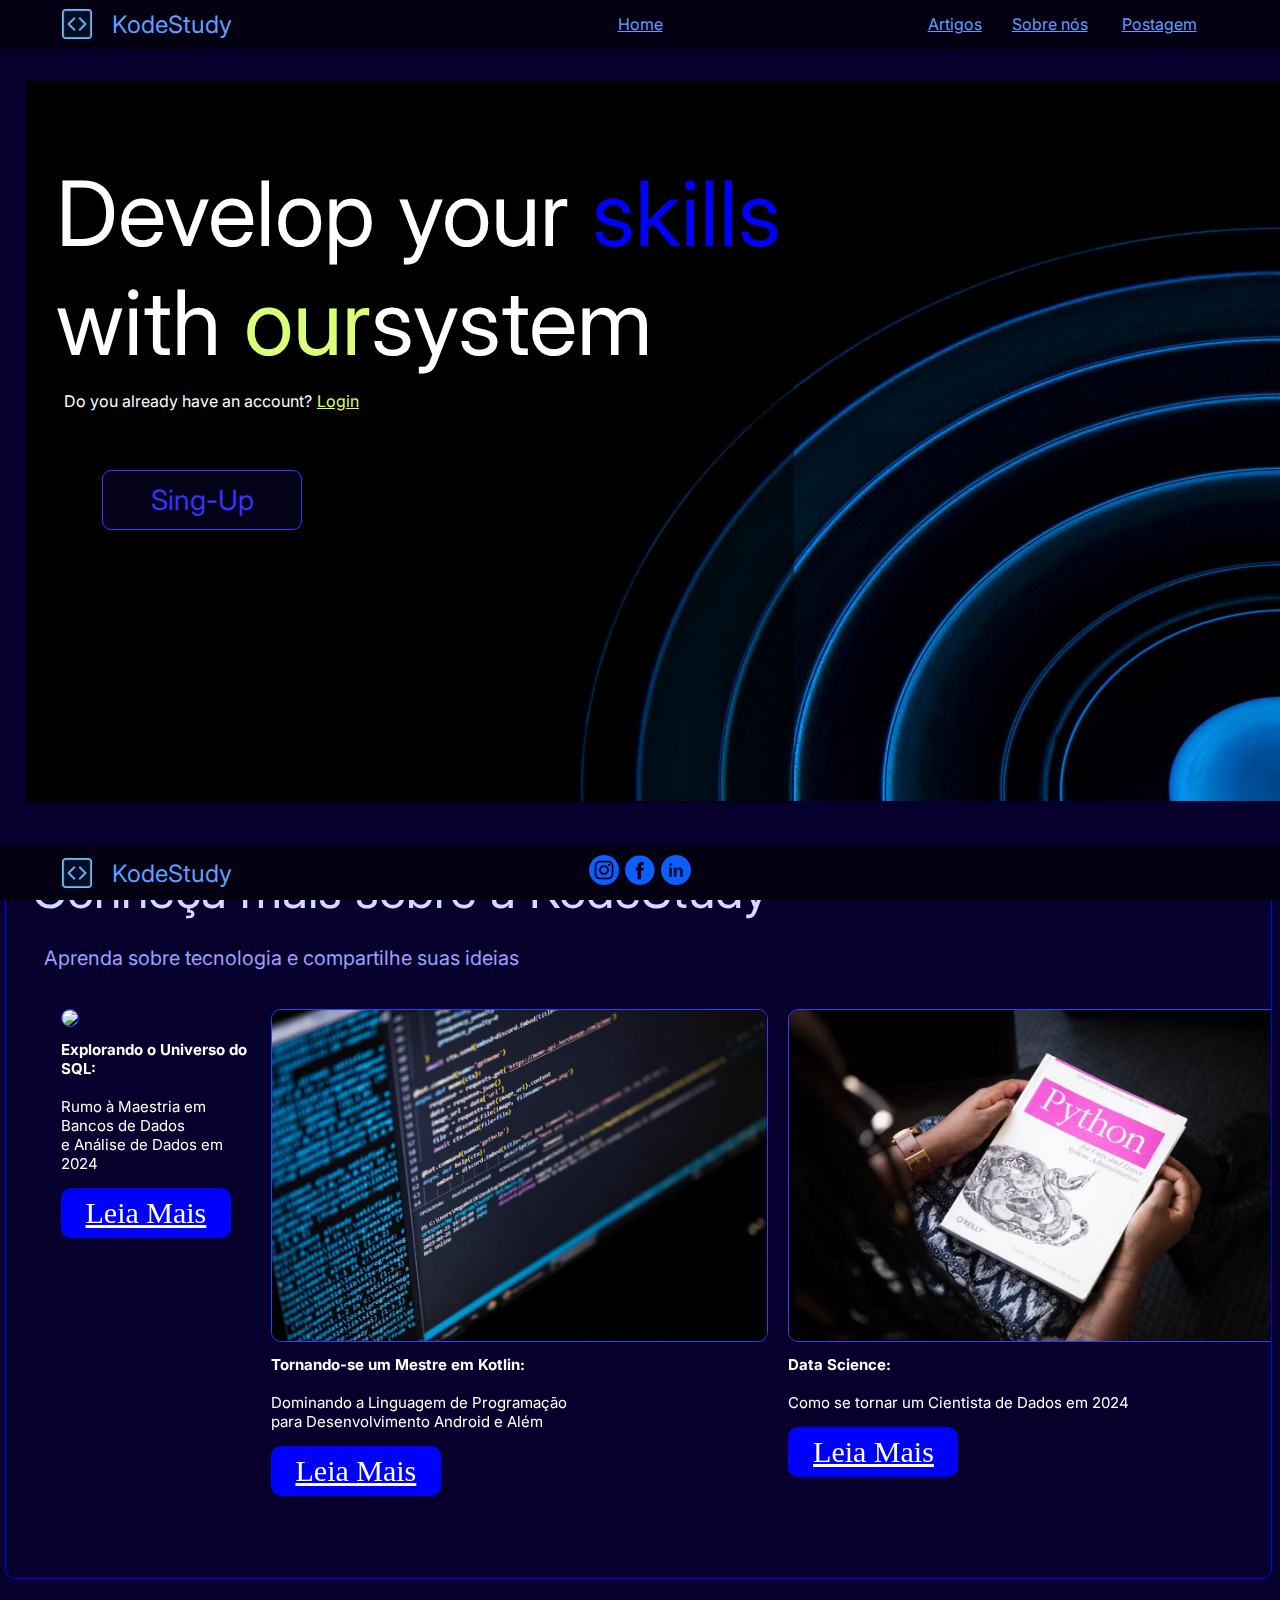
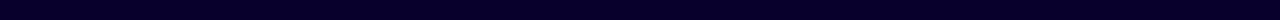
==== index.html @ 5d3e11b5 "Pagina de SQL" ====
<!DOCTYPE html>
<html lang="en">

<head>
    <meta charset="UTF-8">
    <link rel="preconnect" href="https://fonts.googleapis.com">
    <link rel="preconnect" href="https://fonts.gstatic.com" crossorigin>
    <link href="https://fonts.googleapis.com/css2?family=Inter:wght@100..900&display=swap" rel="stylesheet">
    <link href="main.css" rel="stylesheet" />
    <script src="script.js" defer></script>
    <title>Programming Students Article</title>
</head>

<body>
    <div class="tela">

        <!-- !Cabeçalho inicial com informações de inicio, pagina de artigos e sobre nós-->
        <div class="Cabecalho">
            <a href="index.html" class="Home">Home</a>
            <a href="#" class="Artigos" onclick="scrollDown()">Artigos</a>
            <a class="Sobre">Sobre n&oacute;s</a>
            <a href="postagem.html" class="Post">Postagem</a>
            <p class="Kode">KodeStudy</p>
            <img src="Imagens/image.png" class="Kodeimage">

        </div>

        <!-- !Imagem de fundo do bloco-->
        <img src="Imagens/imagemSom.png" class="imagemSom">

        <!-- !Bloco preto com a classe texto-->

        <div class="bloco">
            <!--!Texto do bloco, com sing up  e se a pessoa tem conta-->
            <div class="texto">
                <p class="white">Develop your <span class="blue">skills</span> <br> with <span
                        class="green">our</span>system</p>
                <button id="active-cadastro" class="SingUp2">Sing-Up</button>
                <p class="account">Do you already have an account? <button id="active-login"
                        class="green2">Login</button>
                </p>

            </div>
        </div>

        <!--*imagens no final da pagina para ver mais etc essa é a primeira que tem-->
        <div class="container">
            <p class="aprenda">Aprenda sobre tecnologia e compartilhe suas ideias</p>
            <p class="conheca">Conhe&ccedil;a mais sobre a KodeStudy</p>
            <div class="graficoscontainer">
                <img class="Graficos" src="Imagens/Graficos.png">
                <span class="text_graficos"><strong>Explorando o Universo do SQL:</strong> <br> Rumo à Maestria em Bancos de Dados <br> e Análise de Dados em 2024</span>
                <div class="bloco_graficos"><a href="ArtigoSQL.html" class="leiapython">Leia Mais</a></div>
            </div>

            <!--*imagens no final da pagina para ver mais etc essa é a segunda com imagem de um notebook e codigos-->

            <div class="codenotcontainer">
                <img class="codenot" src="Imagens/codenot.png">
                <span class="text_codenot"><strong>Tornando-se um Mestre em Kotlin:</strong> <br>Dominando a
                    Linguagem de Programação <br> para Desenvolvimento Android e Além</span>
                <div class="bloco_codenot"><a href="ArtigoKotlin.html" class="leiapython">Leia Mais</a></div>
            </div>

            <!--*imagens no final da pagina para ver mais etc essa é a terceira que tem com um livro de python-->

            <div class="livro_pythoncontainer">
                <img class="livro_python" src="Imagens/livro_python.png">
                <span class="text_livro_python"><strong>Data Science:</strong><br> Como se tornar um  Cientista de Dados em 2024</span>
                <div class="bloco_livro_python"><a href="ArtigoPython.html" class="leiapython">Leia Mais</a></div>
            </div>

        </div>
        <!--! Cabeçalho final com redes sociais-->

        <!--?começo pelo botão de login ?  -->
        <div class="container-popup" id="container-cadastro">
            <div class="popup">

                <form action="banco.php" method="post">
                    <div class="Buscar">
                        <h1>Sing-Up</h1>
                        <button id="inative" class="btn2"><i class='bx bx-x'></i></button>
                        <div class="test">
                            <input type="text" name="nome" placeholder="Nome" required>
                            <i class='bx bx-rename'></i>
                        </div>

                        <div class="test">
                            <input type="text" name="usuario" placeholder="Username" required>
                            <i class='bx bxs-user-account'></i>
                        </div>

                        <div class="test">
                            <input type="text" name="email" placeholder="E-mail" required>
                            <i class='bx bxs-envelope'></i>
                        </div>

                        <div class="test">
                            <input type="password" name="senha" placeholder="Password" required>
                            <i class='bx bxs-lock-alt'></i>
                        </div>

                        <input type="submit" class="btn" value="Sing-Up">
                        <div class="register-link">
                            <p>Do you have an account?
                                <a href="#" id="link-login">Login</a>
                            </p>
                        </div>
                    </div>
                </form>
            </div>
        </div>



        <div class="container-popup" id="container-login">
            <div class="popup">


                <form action="login.php" method="post">
                    <div class="Buscar">
                        <button id="inative" class="btn2"><i class='bx bx-x'></i></button>

                        <h1>Login</h1>
                        <div class="test">
                            <input type="text" id="username" name="username" placeholder="Username" required><br>
                            <i class='bx bxs-user-account'></i>
                        </div>
                        <div class="test">
                            <input type="password" id="senha" name="senha" placeholder="Password" required><br>
                            <i class='bx bxs-lock-alt'></i>
                        </div>
                        <div class="remember-forgot">
                            <label for=""><input type="checkbox">Remember me</label>
                            <a href="#">Forgot password?</a>
                        </div>

                        <button type="submit" class="btn">Login</button>
                        <div class="register-link">
                            <p>Don't have an account?
                                <a href="#" id="link-cadastre-se">Sing-Up</a>
                            </p>
                        </div>

                    </div>
                </form>

            </div>
        </div>




        <div class="FinalCabecalho">
            <img src="Imagens/Instagram.png" class="instagram">
            <img src="Imagens/Linkedin.png" class="linkedin">
            <img src="Imagens/Facebook.png" class="Facebook">
            <img src="Imagens/image.png" class="Kodeimage2">
            <p class="Kode2">KodeStudy</p>
        </div>
    </div>
    <script>
        function scrollDown() {
            window.scrollTo({
                top: document.body.scrollHeight,
                behavior: 'smooth'
            });
        }
    </script>

</body>

</html>
---- main.css ----
* {
  margin: 0px;
  padding: 0px;
  box-sizing: border-box;
}

body {
  margin: 0px;
  font-size: 14px;
  font-family: "poppins", sans-serif;
}


@media (min-width: 768px) {

  .tela {
    width: 100%;
    height: 180vh;
    background: rgba(8, 0, 44, 1);
    opacity: 1;
    position: relative;
    overflow: hidden;
    padding: 0;
  }

  .Cabecalho {
    background: #030011;
    width: 100%;
    max-height: 55px;
    height: 3%;
    position: relative;
    display: flex;
  }

  .Home {
    color: rgba(95, 159, 255, 1);
    position: absolute;
    top: 50%;
    left: 50%;
    font-family: Inter;
    opacity: 1;
    text-align: left;
    cursor: pointer;
    text-decoration: underline;
    transform: translate(-50%, -50%);
  }

}
.Home:hover {
  color: rgba(54, 50, 255, 1);
  font-weight: bold;
}

@media (min-width: 60px) {
  .Home {
    font-size: 1rem;
  }

  .Artigos {
    color: rgba(95, 159, 255, 1);
    position: absolute;
    top: 50%;
    left: 75%;
    font-family: Inter;
    font-size: 1rem;
    cursor: pointer;
    text-decoration: underline;
    transform: translate(-60%, -50%);
  }

  .Artigos:hover {
    color: rgba(54, 50, 255, 1);
    font-weight: bold;
  }

  .Sobre {
    color: rgba(95, 159, 255, 1);
    position: absolute;
    top: 50%;
    left: 82%;
    font-family: Inter;
    font-size: 1rem;
    cursor: pointer;
    text-decoration: underline;
    transform: translate(-50%, -50%);
    margin-right:20px;
  }

  .Sobre:hover {
    color: rgba(54, 50, 255, 1);
    font-weight: bold;
  }

  .Post {
    color: rgba(95, 159, 255, 1);
    position: absolute;
    top: 50%;
    left: 89%;
    font-family: Inter;
    font-size: 1rem;
    cursor: pointer;
    text-decoration: underline;
    transform: translate(-50%, -50%);
    margin-left:20px;
  }

  .Post:hover {
    color: rgba(54, 50, 255, 1);
    font-weight: bold;
  }
}

@media screen and (min-height: 60px) {
  .Sobre {
    font-size: 1rem;
  }

  .Kode {
    color: rgba(95, 159, 255, 1);
    position: absolute;
    top: 50%;
    left: 12%;
    font-family: Inter;
    font-size: 1.5rem;
    opacity: 1;
    text-align: left;
    cursor: pointer;
    transform: translate(-35%, -50%);
  }

  .Kodeimage {
    width: 30px;
    position: absolute;
    top: 50%;
    left: 6%;
    opacity: 1;
    transform: translate(-50%, -50%);
  }
}

@media screen and (max-height: 200px) {
  .Kode,
  .Kodeimage {
    font-size: 1rem;
    width: 10px;
  }
}

.SingUp2 {
  width: 231px;
  height: 60px;
  background: rgba(32, 18, 191, 0.11999999731779099);
  opacity: 1;
  position: absolute;
  top: 30%;
  left: 6%;
  border: 1px solid rgba(59, 55, 255, 1);
  border-radius: 9px;
  color: rgba(54, 50, 255, 1);
  font-family: Inter;
  font-size: 28px;
  display: flex;
  justify-content: center;
  align-items: center;
  cursor: pointer;
  max-width: 200px;
}

.SingUp2:hover {
  color: rgb(28, 26, 179);
  font-weight: bold;
}

.container {
  display: flex; /* Permite que os elementos sejam distribuídos em várias linhas */
  
  width: 99%;
  max-width: 2000px;
  height: 80vh;
  padding: 10px;
  top: 53%;
  border-radius: 10px;
  opacity: 1;
  position: absolute;
  overflow: hidden;
  border: blue 1px solid;
  margin-bottom: 10px;
  margin-left: 5px;
}

.graficoscontainer, .codenotcontainer, .livro_pythoncontainer {
  float: left;
  left: 2%;
  top: 20%;
  margin-bottom: 20px;
  position: relative;
  z-index: 1;
  margin-left: 20px;
}

.Graficos, .codenot, .livro_python {
  width: 100%;
  
  height:auto; 
  border: 1px solid rgba(59, 55, 255, 1);
  border-radius: 10px;
  background: rgba(32, 18, 191, 0.11999999731779099); 
  opacity: 1; 
  position: relative; 
  overflow: hidden; 
  max-width: 100%;
  width: 70vw;
}

.text_graficos, .text_codenot, .text_livro_python {
  font-family: Inter;
  font-size: 15px; 
  color: rgba(255, 255, 255, 1);
  display: flex;
  flex-direction: column; 
  margin-top: 10px; 
  word-wrap: break-word;
}

.bloco_graficos, .bloco_codenot, .bloco_livro_python {
  border-radius: 10px;
  display: flex; 
  text-align: center;
  justify-content: center;
  align-items: center;
  cursor: pointer;
  overflow: hidden; 
  color: white;
  width: 170px;
  height: 50px;
  background: blue;
  opacity: 1;
  position: relative; 
  margin-right: 20px; 
  margin-bottom: 20px;
  top: 15px;

  /*TEXT Leia Mais*/
  font-family:  Calibri;
  font-size: 30px;
}



.bloco_graficos:hover, .bloco_codenot:hover, .bloco_livro_python:hover {
  border-radius: 20px;
  background: rgba(32, 18, 191, 0.11999999731779099);
}


.bloco {
  background: rgba(0, 0, 0, 0.5);
  width: 60%;
  height: 79.5vh; 
  position: absolute;
  top: 5.4%;
  left: 2%; 
  overflow: hidden;
}

.texto {
  max-width: 100%;
  height: 1036px;
  opacity: 1;
  position: relative;
  top: 10%;
  left: 4%;
  overflow: hidden;
}

.white {
  color: white;
  font-family: Inter;
  font-weight: Semi Bold;
  font-size: 90px;
  max-width: 800px;
  opacity: 1;
  white-space: nowrap; 
  overflow: hidden; 
  text-overflow: ellipsis;
}

.blue {
  color: blue;
}

.green {
  color: #DCFF78;
}

.imagemSom {
  width: 100%;
  height: 80vh; 
  opacity: 1;
  position: absolute;
  top: 5%;
  left: 2%;
}

.account {
  color: white;
  position: absolute;
  top: 22.4%;
  left: 1%;
  font-family: Inter;
  text-align: left;
  font-size: 16px;
}

.green2 {
  color: #DCFF78;
  font-family: Inter;
  font-size: 16px;
  text-decoration: underline;
  cursor: pointer;
  background: none;
  border: none;
  top: 0%;
  left: 102%;
  position: absolute;
}

.green2:hover {
  color: rgba(54, 50, 255, 1);

}

@media (min-width: 60px) {

  .FinalCabecalho {
    background: #030011;
    height: 6vh;
    display: flex;
    align-items: center;
    justify-content: space-between;
    width: 100%;
    position: fixed;
    bottom: 0;
    padding: 0 20px;
    margin-top: 10px;
  }


  .Kode2 {
    color: rgba(95, 159, 255, 1);
    position: absolute;
    top: 50%;
    left: 12%;
    font-family: Inter;
    font-size: 1.5rem;
    opacity: 1;
    text-align: left;
    cursor: pointer;
    transform: translate(-35%, -50%);
  }

  .Kodeimage2 {
    width: 30px;
    position: absolute;
    top: 50%;
    left: 6%;
    opacity: 1;
    transform: translate(-50%, -50%);
  }

  .instagram {
    width: 30px;
    height: 30px;
    opacity: 1;
    position: absolute;
    top: 50%;
    left: calc(50% - 45px);
    cursor: pointer;
    transform: translateX(-20%) translateY(-60%);
  }

  .linkedin {
    width: 30px;
    height: 30px;
    opacity: 1;
    position: absolute;
    top: 50%;
    left: 50%;
    margin-left: 15px;
    transform: translateX(20%) translateY(-60%);
    cursor: pointer;
  }

  .Facebook {
    width: 30px;
    height: 30px;
    opacity: 1;
    position: absolute;
    top: 50%;
    left: 50%;
    margin: 0px;
    transform: translateX(-50%) translateY(-60%);
    cursor: pointer;
  }
}

.conheca {
  color: #D7D9FF;
  font-family: inter;
  top: 0%;
  left: 2%;
  font-size: 50px;
  position: absolute;
  opacity: 1;
}

.aprenda {
  color: #9ca1ff;
  font-family: Inter;
  top: 12%;
  left: 3%;
  font-size: 20px;
  position: absolute;
  opacity: 1;
}



.container-popup {
  position: fixed;
  top: 0;
  left: 0;
  right: 0;
  bottom: 0;
  display: none;
  align-items: center;
  justify-content: center;
}

.container-popup.active {
  display: flex;
}

.popup {
  background-color: rgb(255, 255, 255);
  border-radius: 10px;
  position: relative;
  width: 500px;
  height: 300px;
  display: flex;
  justify-content: center;
  align-items: center;
  margin: 30px 0;
  background-color: transparent;
  color: #fff;
}

.popup button {

  font: 2.5rem;
  top: 10px;
  right: 10px;
}

.green2Login {
  color: #DCFF78;
  font-family: Inter;
  font-size: 16px;
  text-decoration: underline;
  cursor: pointer;
  background: none;
  border: none;
  top: 27.7%;
  left: 18%;
  position: absolute;
}

.green2Login:hover {
  color: rgba(54, 50, 255, 1);

}

.container-popupLogin {
  position: fixed;
  top: 0;
  left: 0;
  right: 0;
  bottom: 0;
  display: none;
  align-items: center;
  justify-content: center;
}

.container-popupLogin.active {
  display: flex;
}

.popupLogin {
  background-color: rgb(255, 255, 255);
  border-radius: 10px;
  position: relative;
  width: 500px;
  height: 300px;

}

.popupLogin button {

  color: blueviolet;
  font: 2.5rem;
  top: 10px;
  right: 10px;
}

.test {
  display: flex;
  justify-content: center;
  align-items: center;
  position: relative;
  width: 100%;
  height: 50px;
  margin: 20px 0;

}

.test input {
  width: 100%;
  height: 100%;
  background: transparent;
  border: none;
  outline: none;
  border: 2px solid rgba(255, 255, 255, .2);
  border-radius: 40px;
  font-size: 16px;
  color: #fff;
  padding: 20px 45px 20px 20px;
}

.test input::placeholder {
  color: #fff;
}

.test i {
  position: absolute;
  right: 20px;
  top: 50%;
  transform: translateY(-50%);
  font-size: 20px;
}

.Buscar {
  width: 420px;
  background-color: transparent;
  color: #fff;
  border-radius: 10px;
  padding: 30px 40px;
  border: 2px solid rgba(255, 255, 255, .2);
  backdrop-filter: blur(20px);
  box-shadow: 0 0 10px rgba(0, 0, 0, .2);
}

.Buscar h1 {
  font-size: 36px;
  text-align: center;

}

.Buscar .remember-forgot {
  display: flex;
  justify-content: space-between;
  font-size: 14.5px;
  margin: -15px 0 15px;
}

.remember-forgot label input {
  accent-color: #fff;
  margin-right: 3px;
}

.remember-forgot a {
  color: rgba(54, 50, 255, 1);
  text-decoration: none;
}

.remember-forgot a:hover {
  text-decoration: underline;
}

.Buscar .btn {
  width: 100%;
  height: 45px;
  background: #fff;
  border: none;
  outline: none;
  border-radius: 40px;
  box-shadow: 0 0 10px rgba(0, 0, 0, .1);
  cursor: pointer;
  font-size: 16px;
  color: #333;
  font-weight: 600;
}

.btn:hover {
  background: rgba(54, 50, 255, 1);
  color: white;
}

.Buscar .register-link {
  font-size: 14px;
  text-align: center;
  margin-top: 20px;
}

.register-link p a {
  color: rgba(54, 50, 255, 1);
  cursor: pointer;
  text-decoration: none;
  font-weight: 600;
}

.register-link p a:hover {
  text-decoration: underline;
}

 .btn2{
  border: none;
  outline: none;
  color: red;
  position: relative;
  cursor: pointer;
  position: fixed;
  top: 1;
  left: 20;
  font-size: 36px;
  background: transparent;
}

.leiapython {
  color: white;
  display: inline-block;
}
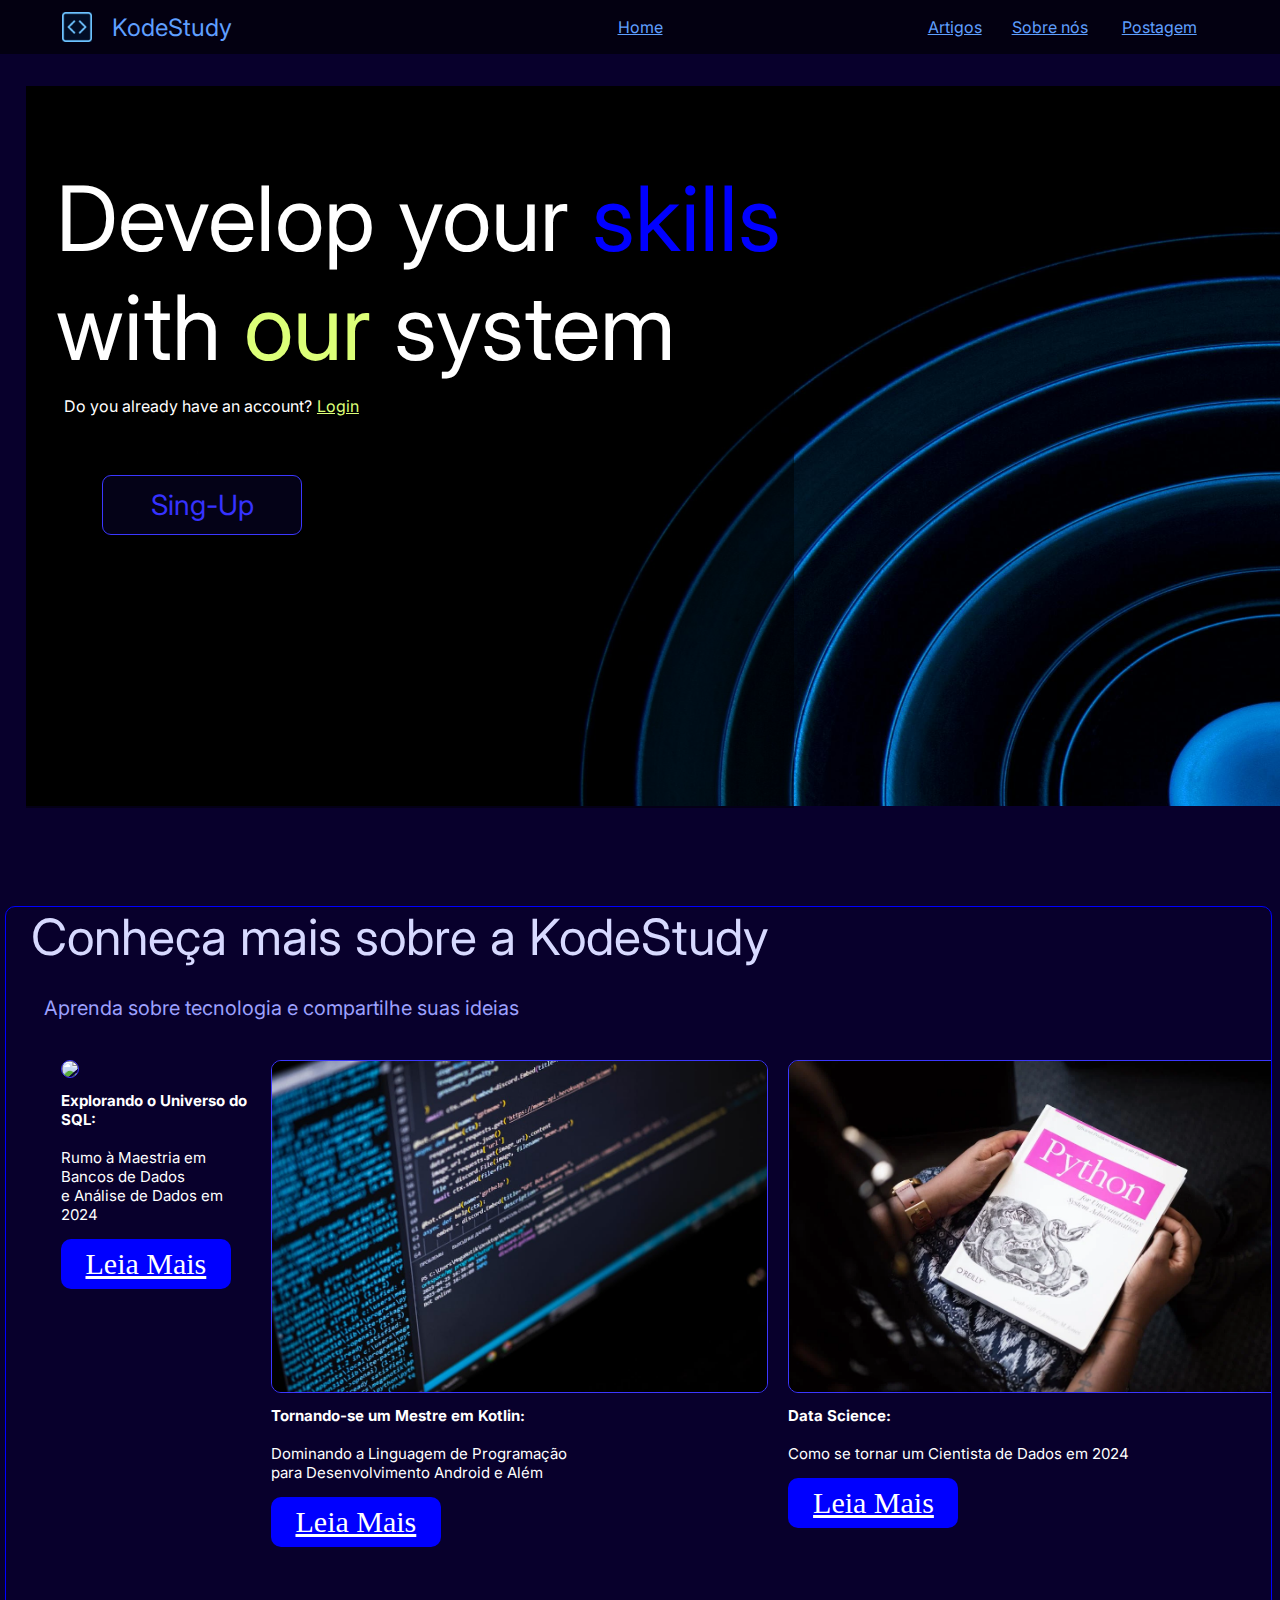
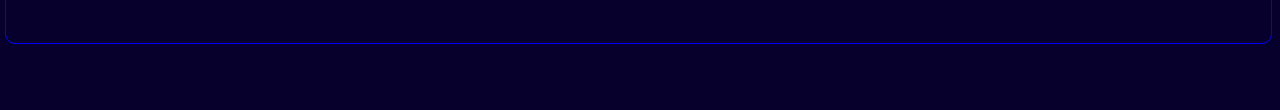
==== commit 015587d9: "Add files via upload" ====
--- a/index.html
+++ b/index.html
@@ -18,7 +18,7 @@
         <div class="Cabecalho">
             <a href="index.html" class="Home">Home</a>
             <a href="#" class="Artigos" onclick="scrollDown()">Artigos</a>
-            <a class="Sobre">Sobre n&oacute;s</a>
+            <a href="AboutUs.html" class="Sobre">Sobre n&oacute;s</a>
             <a href="postagem.html" class="Post">Postagem</a>
             <p class="Kode">KodeStudy</p>
             <img src="Imagens/image.png" class="Kodeimage">
@@ -34,7 +34,7 @@
             <!--!Texto do bloco, com sing up  e se a pessoa tem conta-->
             <div class="texto">
                 <p class="white">Develop your <span class="blue">skills</span> <br> with <span
-                        class="green">our</span>system</p>
+                        class="green">our </span>system</p>
                 <button id="active-cadastro" class="SingUp2">Sing-Up</button>
                 <p class="account">Do you already have an account? <button id="active-login"
                         class="green2">Login</button>
@@ -152,13 +152,6 @@
 
 
 
-        <div class="FinalCabecalho">
-            <img src="Imagens/Instagram.png" class="instagram">
-            <img src="Imagens/Linkedin.png" class="linkedin">
-            <img src="Imagens/Facebook.png" class="Facebook">
-            <img src="Imagens/image.png" class="Kodeimage2">
-            <p class="Kode2">KodeStudy</p>
-        </div>
     </div>
     <script>
         function scrollDown() {
--- a/main.css
+++ b/main.css
@@ -8,6 +8,7 @@
   margin: 0px;
   font-size: 14px;
   font-family: "poppins", sans-serif;
+  
 }
 
 
@@ -15,24 +16,30 @@
 
   .tela {
     width: 100%;
-    height: 180vh;
+    height: 190vh;
     background: rgba(8, 0, 44, 1);
     opacity: 1;
     position: relative;
     overflow: hidden;
     padding: 0;
   }
+}
 
   .Cabecalho {
     background: #030011;
     width: 100%;
     max-height: 55px;
-    height: 3%;
-    position: relative;
+    height: 6vh;
+    position: fixed;
+    top: 0;
+    z-index: 9999;
     display: flex;
-  }
-
-  .Home {
+}
+
+
+
+
+.Home {
     color: rgba(95, 159, 255, 1);
     position: absolute;
     top: 50%;
@@ -43,109 +50,116 @@
     cursor: pointer;
     text-decoration: underline;
     transform: translate(-50%, -50%);
-  }
-
-}
+}
+
 .Home:hover {
-  color: rgba(54, 50, 255, 1);
-  font-weight: bold;
-}
-
-@media (min-width: 60px) {
-  .Home {
-    font-size: 1rem;
-  }
-
-  .Artigos {
-    color: rgba(95, 159, 255, 1);
-    position: absolute;
-    top: 50%;
-    left: 75%;
-    font-family: Inter;
-    font-size: 1rem;
-    cursor: pointer;
-    text-decoration: underline;
-    transform: translate(-60%, -50%);
-  }
-
-  .Artigos:hover {
     color: rgba(54, 50, 255, 1);
     font-weight: bold;
-  }
-
-  .Sobre {
-    color: rgba(95, 159, 255, 1);
-    position: absolute;
-    top: 50%;
-    left: 82%;
-    font-family: Inter;
-    font-size: 1rem;
-    cursor: pointer;
-    text-decoration: underline;
-    transform: translate(-50%, -50%);
-    margin-right:20px;
-  }
-
-  .Sobre:hover {
-    color: rgba(54, 50, 255, 1);
-    font-weight: bold;
-  }
-
-  .Post {
-    color: rgba(95, 159, 255, 1);
-    position: absolute;
-    top: 50%;
-    left: 89%;
-    font-family: Inter;
-    font-size: 1rem;
-    cursor: pointer;
-    text-decoration: underline;
-    transform: translate(-50%, -50%);
-    margin-left:20px;
-  }
-
-  .Post:hover {
-    color: rgba(54, 50, 255, 1);
-    font-weight: bold;
-  }
+}
+
+@media (min-width: 60px) {
+    .Home {
+        font-size: 1rem;
+    }
+
+    .Artigos {
+        color: rgba(95, 159, 255, 1);
+        position: absolute;
+        top: 50%;
+        left: 75%;
+        font-family: Inter;
+        font-size: 1rem;
+        cursor: pointer;
+        text-decoration: underline;
+        transform: translate(-60%, -50%);
+    }
+
+    .Artigos:hover {
+        color: rgba(54, 50, 255, 1);
+        font-weight: bold;
+    }
+
+    .Sobre {
+        color: rgba(95, 159, 255, 1);
+        position: absolute;
+        top: 50%;
+        left: 82%;
+        font-family: Inter;
+        font-size: 1.5rem;
+        cursor: pointer;
+        text-decoration: underline;
+        transform: translate(-50%, -50%);
+    }
+
+    .Sobre:hover {
+        color: rgba(54, 50, 255, 1);
+        font-weight: bold;
+    }
+
+    .Post {
+        color: rgba(95, 159, 255, 1);
+        position: absolute;
+        top: 50%;
+        left: 89%;
+        font-family: Inter;
+        font-size: 1rem;
+        cursor: pointer;
+        text-decoration: underline;
+        transform: translate(-50%, -50%);
+        margin-left: 20px;
+    }
+
+    .Post:hover {
+        color: rgba(54, 50, 255, 1);
+        font-weight: bold;
+    }
 }
 
 @media screen and (min-height: 60px) {
-  .Sobre {
-    font-size: 1rem;
-  }
-
-  .Kode {
-    color: rgba(95, 159, 255, 1);
-    position: absolute;
-    top: 50%;
-    left: 12%;
-    font-family: Inter;
-    font-size: 1.5rem;
-    opacity: 1;
-    text-align: left;
-    cursor: pointer;
-    transform: translate(-35%, -50%);
-  }
-
-  .Kodeimage {
-    width: 30px;
-    position: absolute;
-    top: 50%;
-    left: 6%;
-    opacity: 1;
-    transform: translate(-50%, -50%);
-  }
+    .Sobre {
+        font-size: 1rem;
+    }
+
+    .Kode {
+        color: rgba(95, 159, 255, 1);
+        position: absolute;
+        top: 50%;
+        left: 12%;
+        font-family: Inter;
+        font-size: 1.5rem;
+        opacity: 1;
+        text-align: left;
+        cursor: pointer;
+        transform: translate(-35%, -50%);
+    }
+
+    .Kodeimage {
+        width: 30px;
+        position: absolute;
+        top: 50%;
+        left: 6%;
+        opacity: 1;
+        transform: translate(-50%, -50%);
+    }
 }
 
 @media screen and (max-height: 200px) {
-  .Kode,
-  .Kodeimage {
-    font-size: 1rem;
-    width: 10px;
-  }
-}
-
+
+    .Kode,
+    .Kodeimage {
+        font-size: 1rem;
+        width: 10px;
+    }
+}
+
+
+
+@media (max-width: 768px) {
+
+    .Cabecalho {
+        display: none;
+    }
+}
 .SingUp2 {
   width: 231px;
   height: 60px;
@@ -170,13 +184,11 @@
   color: rgb(28, 26, 179);
   font-weight: bold;
 }
-
 .container {
   display: flex; /* Permite que os elementos sejam distribuídos em várias linhas */
-  
   width: 99%;
   max-width: 2000px;
-  height: 80vh;
+  height: 82vh;
   padding: 10px;
   top: 53%;
   border-radius: 10px;
@@ -339,13 +351,13 @@
     align-items: center;
     justify-content: space-between;
     width: 100%;
-    position: fixed;
+    position: absolute;
     bottom: 0;
     padding: 0 20px;
     margin-top: 10px;
-  }
-
-
+    top: 1370px;
+  }
+  
   .Kode2 {
     color: rgba(95, 159, 255, 1);
     position: absolute;
@@ -401,6 +413,18 @@
     margin: 0px;
     transform: translateX(-50%) translateY(-60%);
     cursor: pointer;
+  }
+}
+
+@media (max-width: 1252px) {
+  .FinalCabecalho {
+  top: 1200px;
+  }
+}
+
+@media (max-width: 1252px) {
+  .FinalCabecalho {
+  top: 1250px;
   }
 }
 
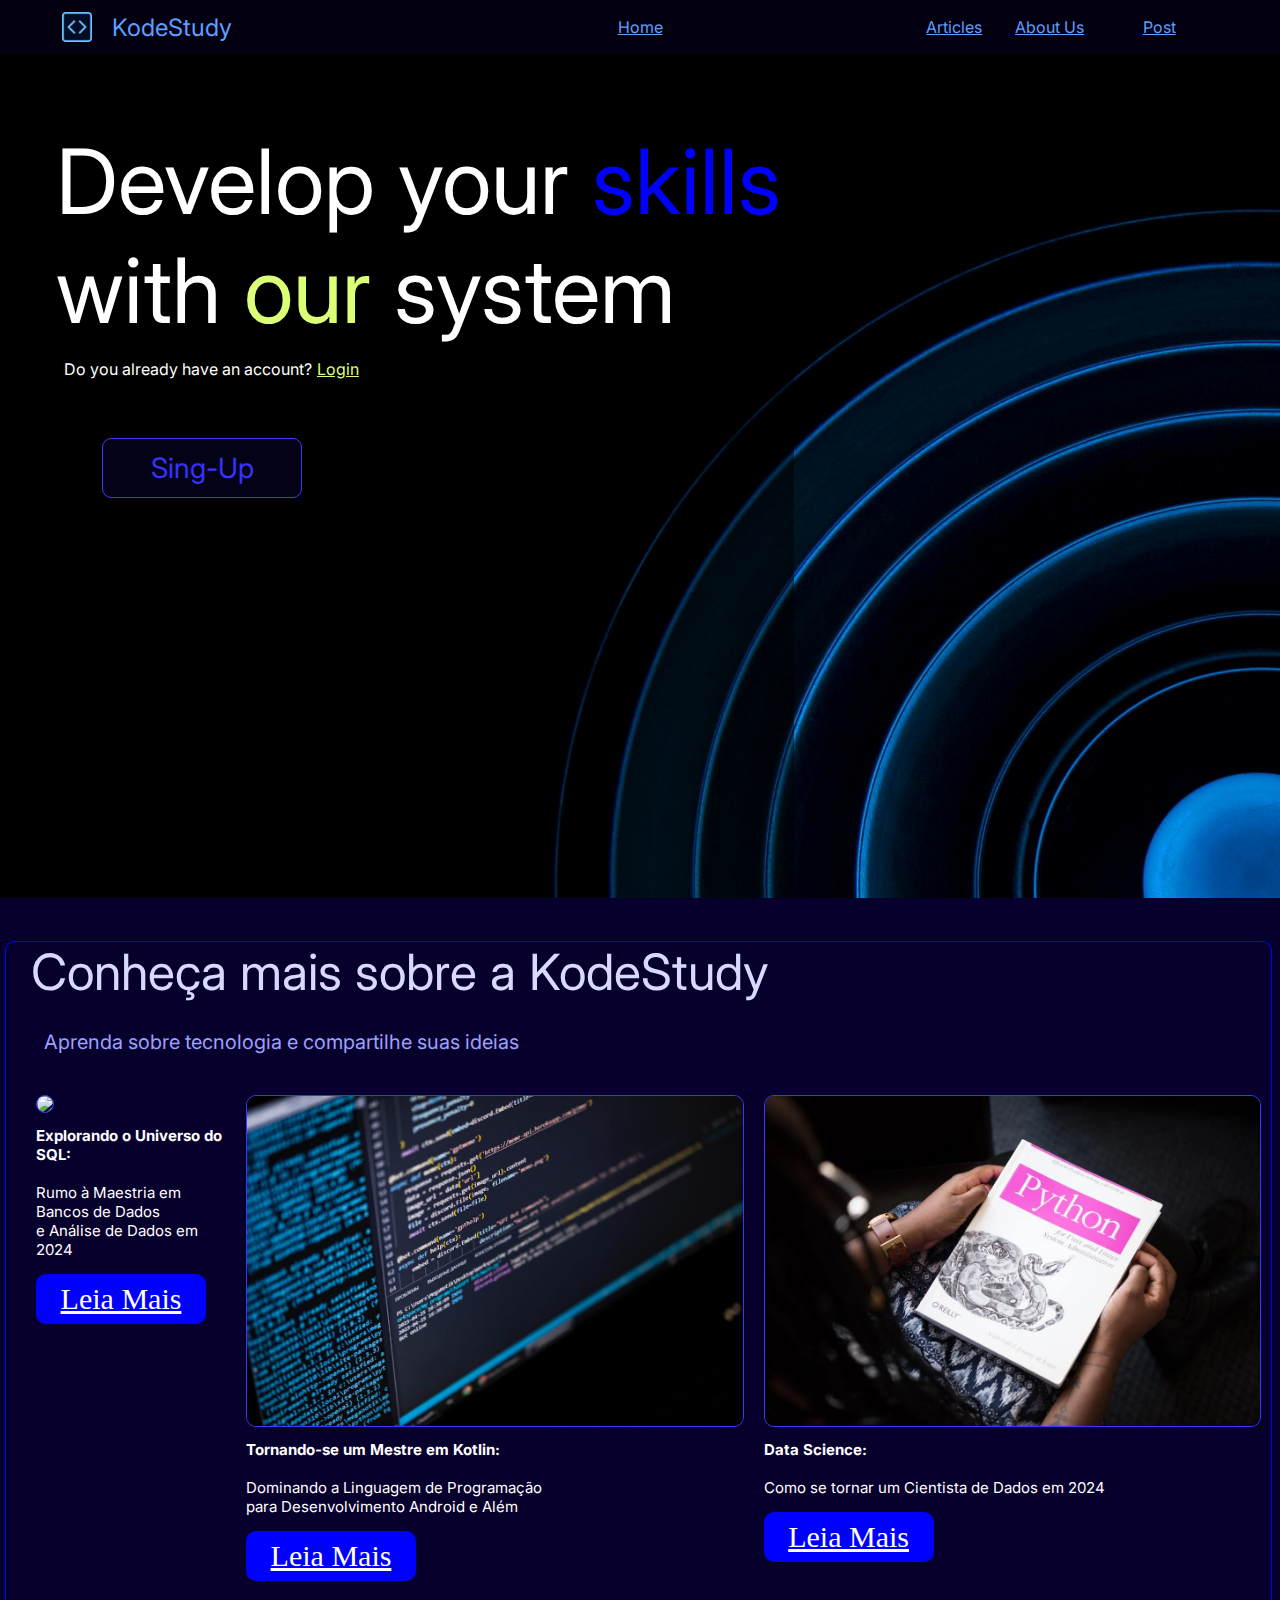
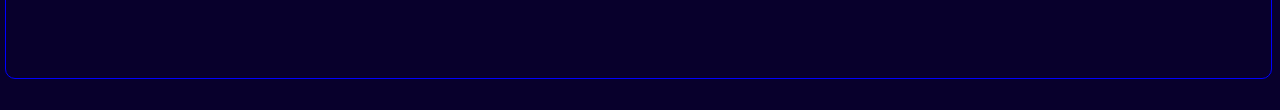
==== commit 79a8d6d7: "Add files via upload" ====
--- a/index.html
+++ b/index.html
@@ -17,9 +17,9 @@
         <!-- !Cabeçalho inicial com informações de inicio, pagina de artigos e sobre nós-->
         <div class="Cabecalho">
             <a href="index.html" class="Home">Home</a>
-            <a href="#" class="Artigos" onclick="scrollDown()">Artigos</a>
-            <a href="AboutUs.html" class="Sobre">Sobre n&oacute;s</a>
-            <a href="postagem.html" class="Post">Postagem</a>
+            <a href="#" class="Artigos" onclick="scrollDown()">Articles</a>
+            <a href="AboutUs.html" class="Sobre">About Us</a>
+            <a href="postagem.html" class="Post">Post</a>
             <p class="Kode">KodeStudy</p>
             <img src="Imagens/image.png" class="Kodeimage">
 
--- a/main.css
+++ b/main.css
@@ -190,7 +190,7 @@
   max-width: 2000px;
   height: 82vh;
   padding: 10px;
-  top: 53%;
+  top: 55%;
   border-radius: 10px;
   opacity: 1;
   position: absolute;
@@ -202,7 +202,7 @@
 
 .graficoscontainer, .codenotcontainer, .livro_pythoncontainer {
   float: left;
-  left: 2%;
+  left: 0%;
   top: 20%;
   margin-bottom: 20px;
   position: relative;
@@ -268,9 +268,9 @@
 .bloco {
   background: rgba(0, 0, 0, 0.5);
   width: 60%;
-  height: 79.5vh; 
-  position: absolute;
-  top: 5.4%;
+  height: 95.2vh; 
+  position: absolute;
+  top: 2.4%;
   left: 2%; 
   overflow: hidden;
 }
@@ -307,11 +307,11 @@
 
 .imagemSom {
   width: 100%;
-  height: 80vh; 
-  opacity: 1;
-  position: absolute;
-  top: 5%;
-  left: 2%;
+  height: 96vh; 
+  opacity: 1;
+  position: absolute;
+  top: 2%;
+  left: 0%;
 }
 
 .account {
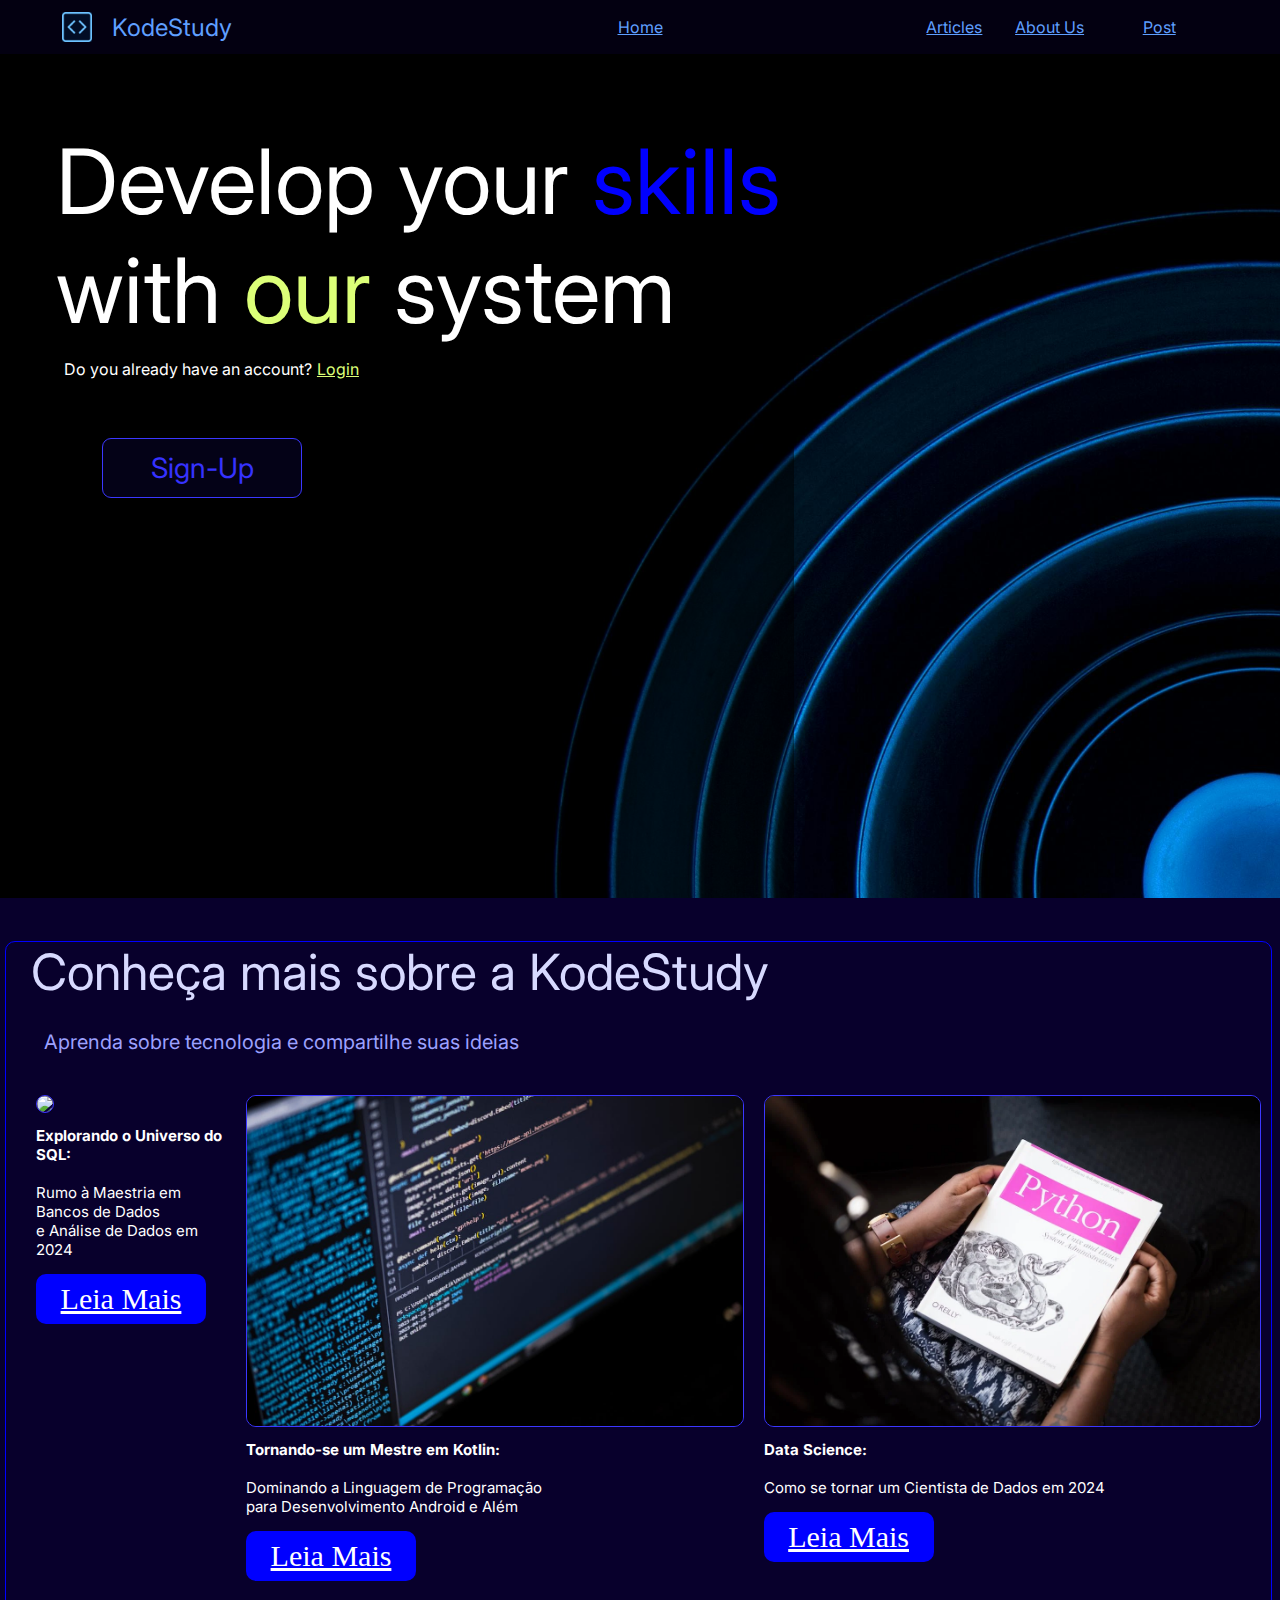
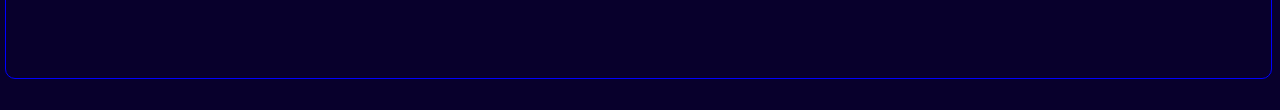
==== commit cf447461: "Update index.html" ====
--- a/index.html
+++ b/index.html
@@ -7,6 +7,7 @@
     <link rel="preconnect" href="https://fonts.gstatic.com" crossorigin>
     <link href="https://fonts.googleapis.com/css2?family=Inter:wght@100..900&display=swap" rel="stylesheet">
     <link href="main.css" rel="stylesheet" />
+    <link rel="shortcut icon" href="/Imagens/image.ico" type="image/x-icon">
     <script src="script.js" defer></script>
     <title>Programming Students Article</title>
 </head>
@@ -35,7 +36,7 @@
             <div class="texto">
                 <p class="white">Develop your <span class="blue">skills</span> <br> with <span
                         class="green">our </span>system</p>
-                <button id="active-cadastro" class="SingUp2">Sing-Up</button>
+                <button id="active-cadastro" class="SingUp2">Sign-Up</button>
                 <p class="account">Do you already have an account? <button id="active-login"
                         class="green2">Login</button>
                 </p>
@@ -164,4 +165,4 @@
 
 </body>
 
-</html>+</html>
